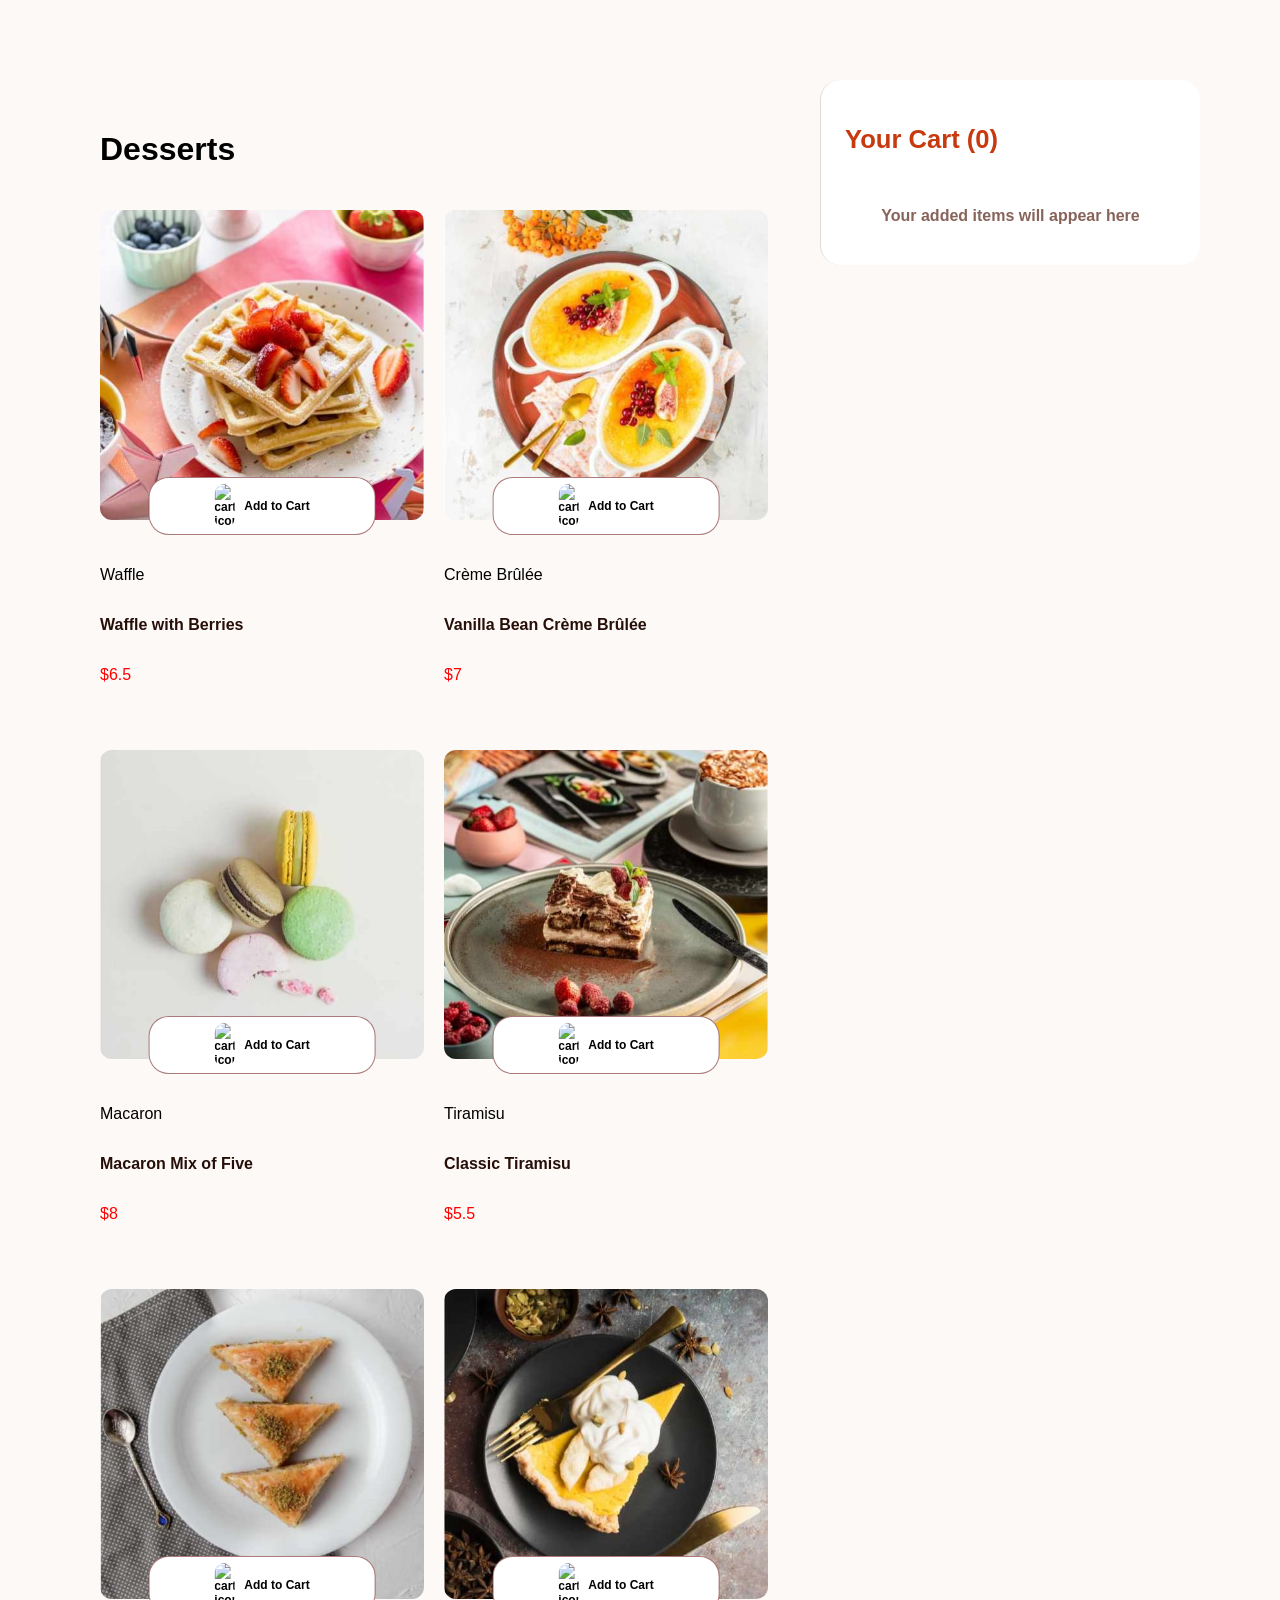
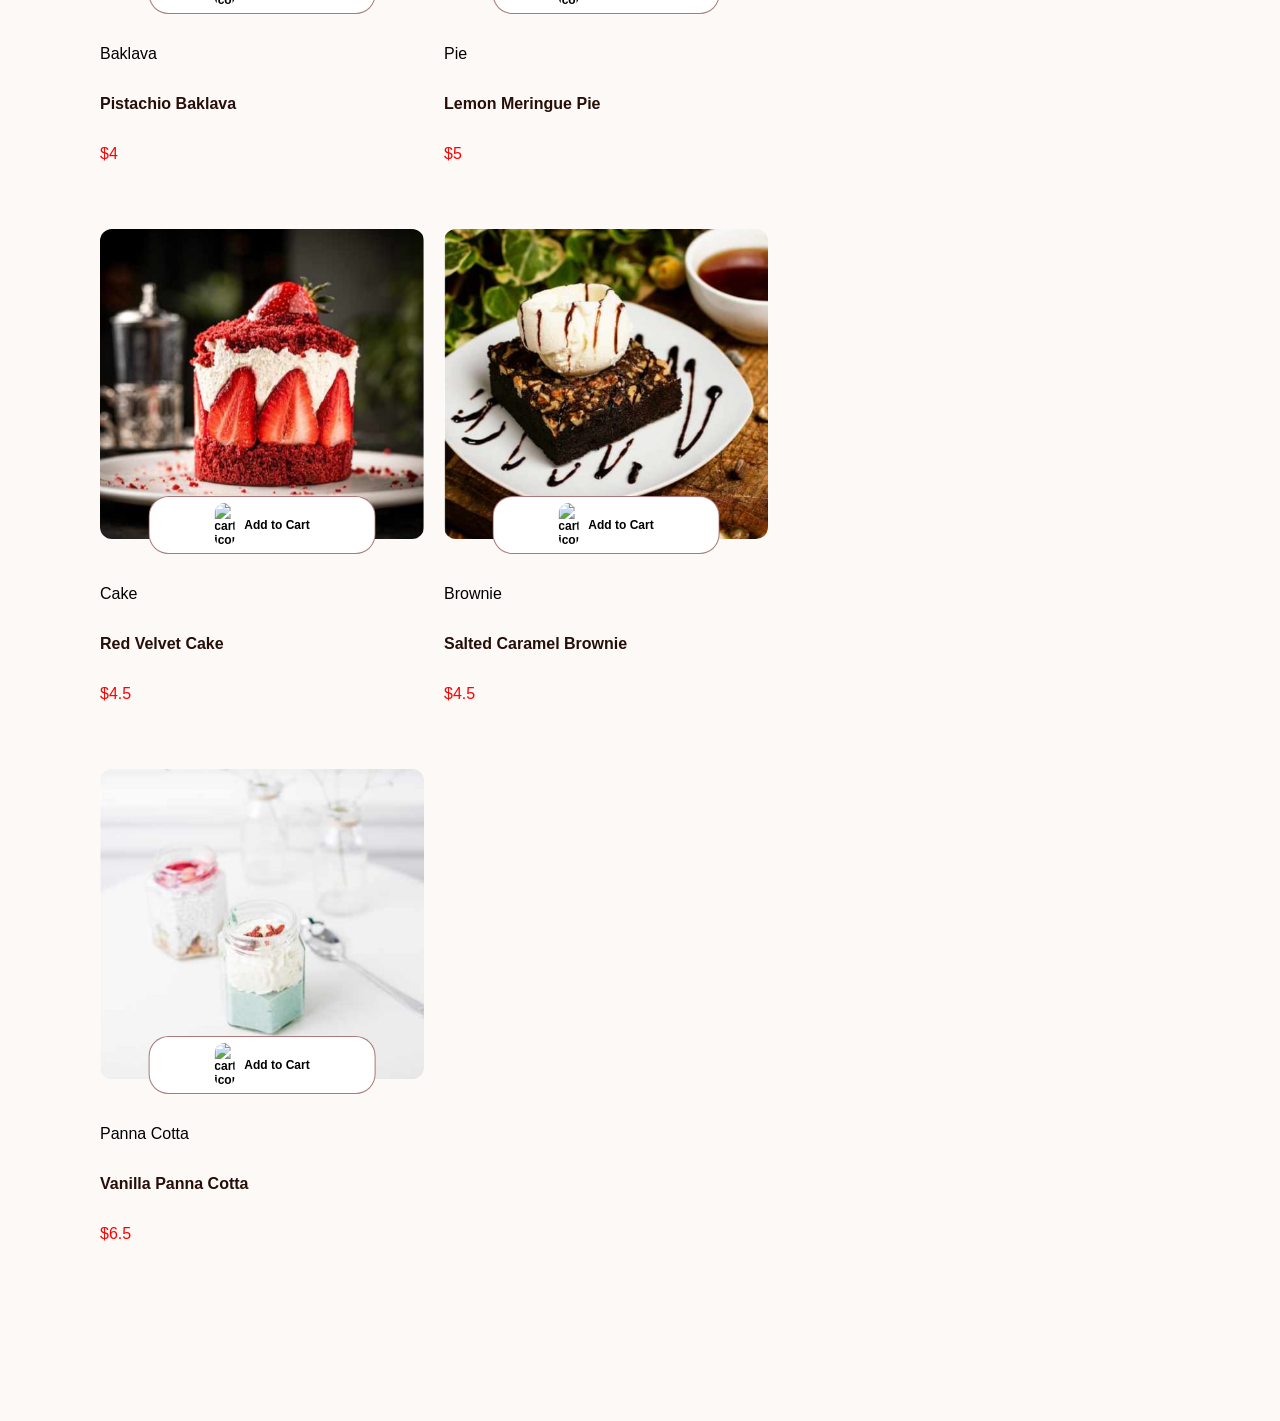
==== index.html @ c8c7c0ca "updated version 1" ====
<!DOCTYPE html>
<html lang="en">

<head>
    <meta charset="UTF-8">
    <meta name="viewport" content="width=device-width, initial-scale=1.0">
    <title>Phaetee Desserts</title>
    <link rel="stylesheet" href="cart.css">
    <link rel="shortcut icon" href="/product-list-with-cart-main/assets/images/favicon-32x32.png" type="image/x-icon">
</head>

<body>
    <div class="container">
        <header>

            <div class="title">
                <h1>Desserts
                </h1>

            </div>

            <!-- <div class="icon-cart">
                <img src="/product-list-with-cart-main/assets/images/icon-add-to-cart.svg" alt="cart icon">
                <span>8</span>
            </div> -->
        </header>

        <div id="product-list">

        </div>
        
    </div>

    <div class="cart-tab">
            <h2>Your Cart <span id="cart-count">(0)</span></h2> 
            
            <div id="cart-div">

                <!-- <img src="/product-list-with-cart-main/assets/images/illustration-empty-cart.svg" alt="">
                <p>Your added items will appear here</p> -->

            </div>

            <!-- <div class="btn">

                <button id="close">Close</button>
                <button id="checkOut">Check Out</button>
            </div> -->
        </div>

        <!-- Include this script tag or install `@tailwindplus/elements` via npm: -->
<!-- <script src="https://cdn.jsdelivr.net/npm/@tailwindplus/elements@1" type="module"></script> -->

<el-dialog >
  <dialog class="review-modal" id="dialog" aria-labelledby="dialog-title" class="fixed inset-0 size-auto max-h-none max-w-none overflow-y-auto bg-transparent backdrop:bg-transparent">
    <el-dialog-backdrop class="fixed inset-0 bg-gray-900/50 transition-opacity data-closed:opacity-0 data-enter:duration-300 data-enter:ease-out data-leave:duration-200 data-leave:ease-in"></el-dialog-backdrop>

    <div tabindex="0" class="flex min-h-full items-end justify-center p-4 text-center focus:outline-none sm:items-center sm:p-0">
      <el-dialog-panel class="relative transform overflow-hidden rounded-lg bg-gray-800 text-left shadow-xl outline -outline-offset-1 outline-white/10 transition-all data-closed:translate-y-4 data-closed:opacity-0 data-enter:duration-300 data-enter:ease-out data-leave:duration-200 data-leave:ease-in sm:my-8 sm:w-full sm:max-w-lg data-closed:sm:translate-y-0 data-closed:sm:scale-95">
        <div class="bg-gray-800 px-4 pt-5 pb-4 sm:p-6 sm:pb-4">
          <div class="sm:flex sm:items-start">
            <div class="mx-auto flex size-12 shrink-0 items-center justify-center rounded-full bg-red-500/10 sm:mx-0 sm:size-10">
              <img src="/product-list-with-cart-main/assets/images/icon-order-confirmed.svg" alt="">
              <!-- <svg viewBox="0 0 24 24" fill="none" stroke="currentColor" stroke-width="1.5" data-slot="icon" aria-hidden="true" class="size-6 text-red-400">
                <path d="M12 9v3.75m-9.303 3.376c-.866 1.5.217 3.374 1.948 3.374h14.71c1.73 0 2.813-1.874 1.948-3.374L13.949 3.378c-.866-1.5-3.032-1.5-3.898 0L2.697 16.126ZM12 15.75h.007v.008H12v-.008Z" stroke-linecap="round" stroke-linejoin="round" />
              </svg> -->
            </div>
            <div class="mt-3 text-center sm:mt-0 sm:ml-4 sm:text-left">
              <h3 id="dialog-title" class="text-base font-semibold text-white">Order Confirmed</h3>
              <div class="mt-2">
                <p class="text-sm text-gray-400"> We hope you enjoy your meal!</p>
              </div>
            </div>
          </div>
        </div>

        <div class="order-review">

        </div>
        <div class="bg-gray-700/25 px-4 py-3 sm:flex sm:flex-row-reverse sm:px-6">
          <!-- <button type="button" command="close" commandfor="dialog" class="inline-flex w-full justify-center rounded-md bg-red-500 px-3 py-2 text-sm font-semibold text-white hover:bg-red-400 sm:ml-3 sm:w-auto">Deactivate</button> -->
          <button id="new-order" type="button" onclick="newOrder()" command="close" commandfor="dialog" class="mt-3 inline-flex w-full justify-center rounded-md bg-white/10 px-3 py-2 text-sm font-semibold text-white inset-ring inset-ring-white/5 hover:bg-white/20 sm:mt-0 sm:w-auto">Start new order</button>
        </div>
      </el-dialog-panel>
    </div>
  </dialog>
</el-dialog>

    <script src="cart.js" src="https://cdn.jsdelivr.net/npm/@tailwindplus/elements@1"></script>
</body>

</html>
---- cart.css ----
:root{
    --red: hsl(14, 86%, 42%);
    --green: hsl(159, 69%, 38%);

    --rose-50: hsl(20, 50%, 98%);
    --rose-100: hsl(13, 31%, 94%);
    --rose-300: hsl(14, 25%, 72%);
    --rose-400: hsl(7, 20%, 60%);
    --rose-500: hsl(12, 20%, 44%);
    --rose-900: hsl(14, 65%, 9%);
}

@import url('https://fonts.googleapis.com/css2?family=Red+Hat+Text:wght@400;600;700&display=swap');

body{
    font-family: 'Red Hat Text', sans-serif;
    margin: 0;

    padding: 5rem;

    display: grid;
    grid-template-columns: 1fr 380px;
    gap: 2rem;

    background: var(--rose-50);
    min-height: 100vh;


}

p{
    font-family: 'Red Hat Text', sans-serif;
}

.container{
    padding: 20px;
    text-align: center;
    padding-top: 10px;
}

img{
    width: 30px;
}

header{
    display: flex;
    align-items: center;
    justify-content: space-between;
    padding: 20px 0;
}

header .icon-cart{
    position: relative;
}

header .icon-cart span{
    display: flex;
    width: 30px;
    height: 30px;
    background-color: red;
    justify-content: center;
    align-items: center;
    color: #ffff;
    border-radius: 50%;
    position: absolute;
    top: 50%;
    right: -20px;
    
}

#product-list {
    display: grid;
     grid-template-columns: repeat(auto-fill, minmax(220px, 1fr));
    gap: 20px;

    
}

.productList {
    width: 100%;
    
}

.product-img-btn{
    display: flex;
    
    position: relative;
     
}

.productList img{
    width: 100%;
    /* height: auto; */
    border-radius: 12px;
    display: block;
}

#addItem-btn{
    position: absolute;
    bottom: -15px;
    left: 50%;
    transform: translateX(-50%);

    display: flex;
    align-items: center;
    justify-content: center;
    gap: 10px;

    padding: 6px 10px;
    border: 1px solid rgba(99, 5, 5, 0.531);
    background: #ffff;
    color: black;
    cursor: pointer;
    border-radius: 20px;

    height: fit-content;
    width: 70%;

    font-size: 12px;
    font-weight: bold;
   

}

.qty-btn{
    position: absolute;
    bottom: -15px;
    left: 50%;
    transform: translateX(-50%);

    display: flex;
    align-items: center;
    justify-content: space-between;

    padding: 6px 10px;
    border-radius: 20px;

    width: 70%;
    height: fit-content;

    background: hsl(14, 86%, 42%);
    color: white;
}

.qty-btn button {
    background: transparent;
    border: 1px solid white;
    color: white;
    width: 22px;
    height: 22px;
    border-radius: 50%;
    cursor: pointer;
}

.qty-btn span {
    font-weight: bold;
}

.product-img-btn #addItem-btn img{
    width: 20px;
}

.productList .text-area{
    display: flex;
    flex-direction: column;
    justify-content: flex-start;
    align-items: flex-start;
    margin: 30px 0;
    
    text-align: left;
}

.productList .text-area h3{
    color: var(--rose-900);
    font-size: 16px;
    font-weight: 600;
}

.cart-tab{
    /* width: 400px; */
    padding: 1.5rem;
    background: white;
    display: grid;
    grid-template-rows: auto 1fr;
    border-left: 1px solid #ddd;

    height: fit-content;
    border-radius: 20px;
    height: fit-content;

}

.cart-tab h2{
    color: var(--red);
    font-size: 1.6rem;
    font-weight: 700;
    
}

.empty-cart{
    display: flex;
    flex-direction: column;
    align-items: center;      
    justify-content: center;  
    text-align: center;
    gap: 1rem;
    
}


.empty-cart img{
    width: 200px;
    height: auto;
    
}

.empty-cart p{
    color: var(--rose-500);
    font-weight: bold;
}

.cart-items{
    display: flex;
    
}

.cart-item-head{
    display:flex;
    justify-content:space-between;
    align-items:center;
}

.cart-item-head p{
    font-weight: bolder;
}

.cart-details{
    display:flex;
    gap:10px;
    margin-top:5px;
}

.qty{
    color:hsl(14, 86%, 42%);
    font-weight:bold;
}

.remove-btn {
    background: none;
    border: none;
    cursor: pointer;

    width: 20px;
    height: 20px;

    display: flex;
    align-items: center;
    justify-content: center;

    padding: 0;
}

.remove-btn img {
    width: 12px;
    height: 12px;
    display: block;

}

.order-total{
    display: flex;
    justify-content: space-between;
}

.confirm-order-btn{
    width:100%;
    padding:14px;
    border:none;
    border-radius:25px;
    background:hsl(14, 86%, 42%);
    color:white;
    font-weight:bold;
    cursor:pointer;
    margin-top:20px;
}

.delivery{
    display: flex;
    align-items: center;
    gap: 6px;
    background: #f5f5f5;
    padding: 5px;
    border-radius: 8px;
    justify-content: center;
    margin-top: 10px;
    /* height: 10px; */

}

.delivery-img{
   width: 20px !important;
    height: 20px !important;
    align-items: center;
}

.cart-item {
    margin-bottom: 10px;
}

.order-summary {
    margin-top: 15px;
}



.review-section{
    padding: 1rem 0;
    display: flex;
    align-items: flex-start;
    gap: 1rem;
    flex-wrap: wrap;
    background-color: var(--rose-100);
    padding: 5%;
    border-radius: 20px;
}

.review-section img {
    width: 55px;
    height: 55px;
    border-radius: 8px;
    object-fit: cover;
    float: left;
    margin-right: 1rem;
}

.review-item{
    flex: 1;
    display: flex;
    align-items: center;
    justify-content: space-between;
}

.item-details {
    display: flex;
    gap: 1rem;
}

.item-info p{
    font-weight: bolder;
}


.review-total {
    display: flex;
    justify-content: space-between;
    align-items: center;
    margin-top: 1.5rem;
}



.review-total p {
    margin: 0;
    
    font-weight: bolder;
}

.review-total strong {
    font-size: 1.8rem;
    color: #260f08;
}

#new-order{
    
    border-radius: 20px;
    width:80%;
    height: 3rem;
    margin-left: 10%;
    margin-right: 10%;
    margin-top: 5%;
    background-color: var(--red);
    border: none;
    color: #ffff;
    
}

.review-modal{
    border-radius: 20px;
    border: none;
    width: 30%;

}

#cart-count{
    color: var(--red) ;
}
/* .cart-tab .btn{
    display: grid;
    grid-template-columns: repeat(2. 1fr);
}

.cart-tab.btn button{
    background-color: red;
} */
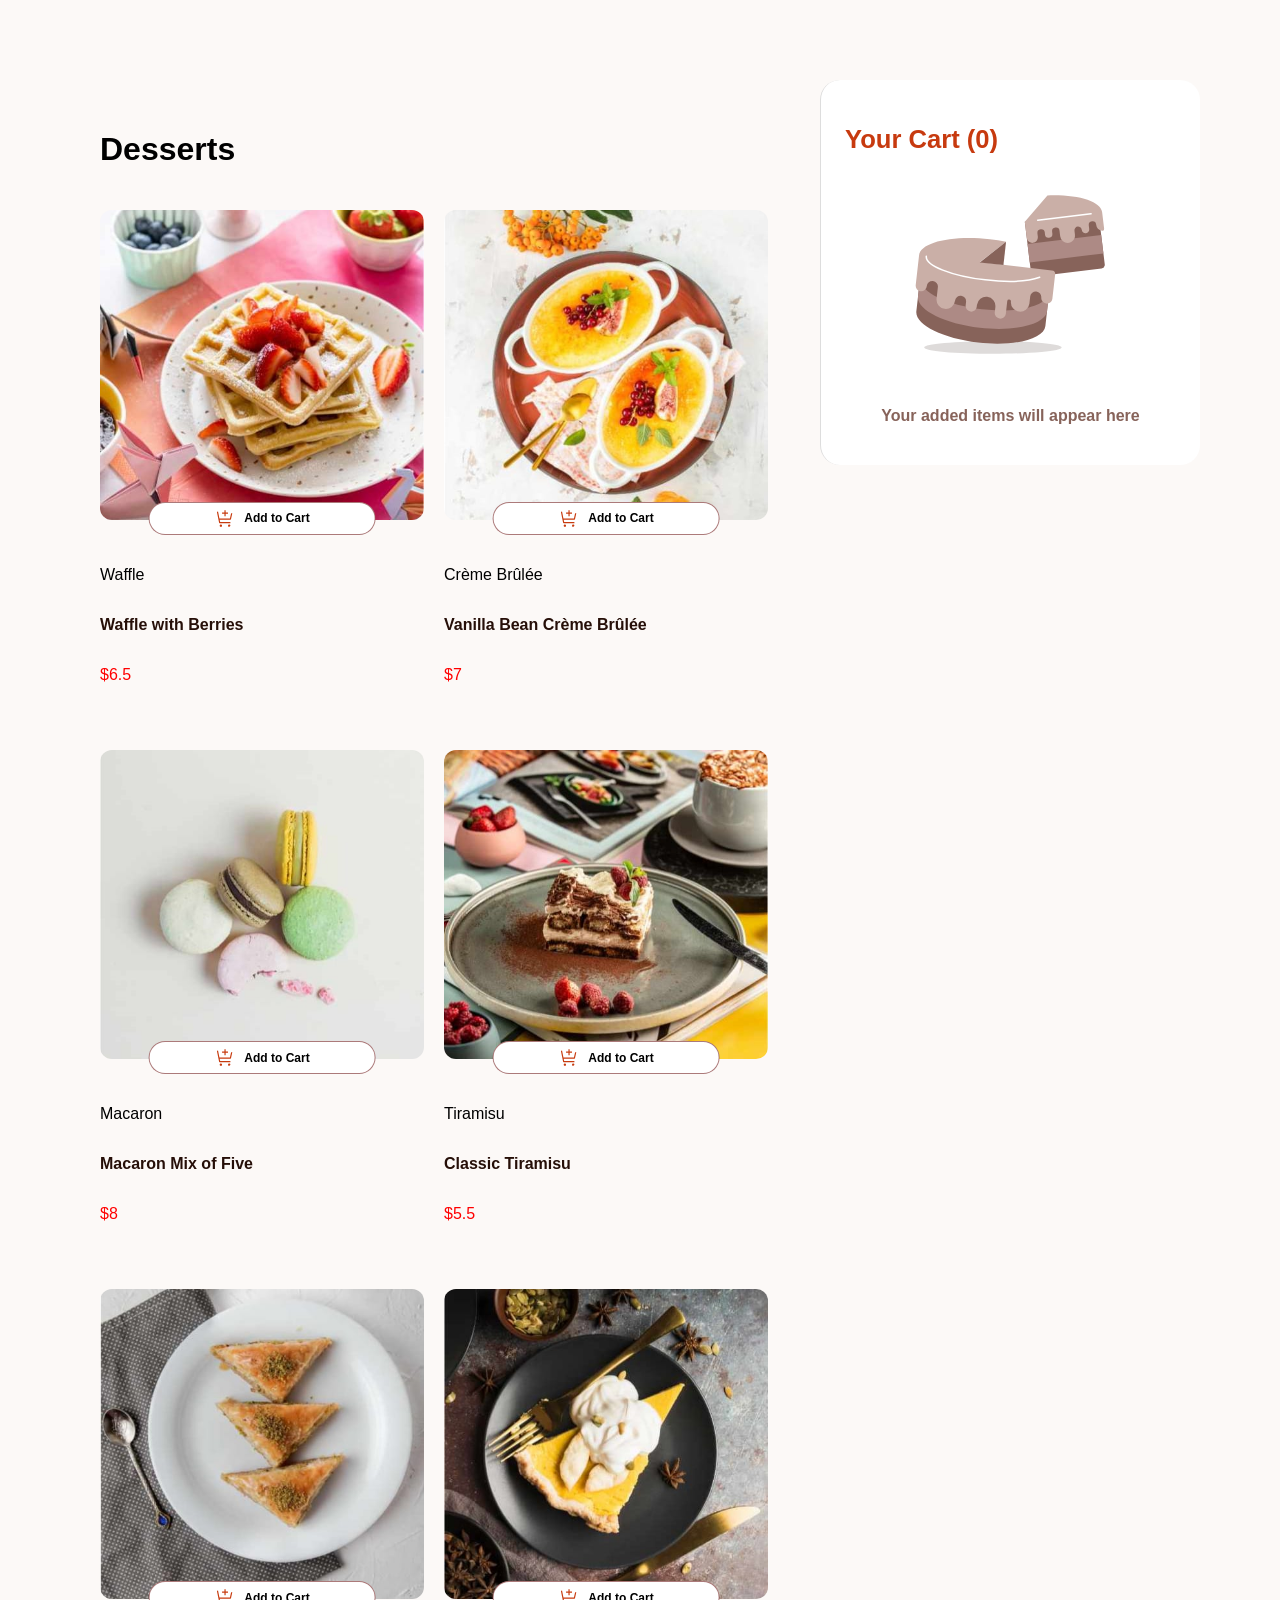
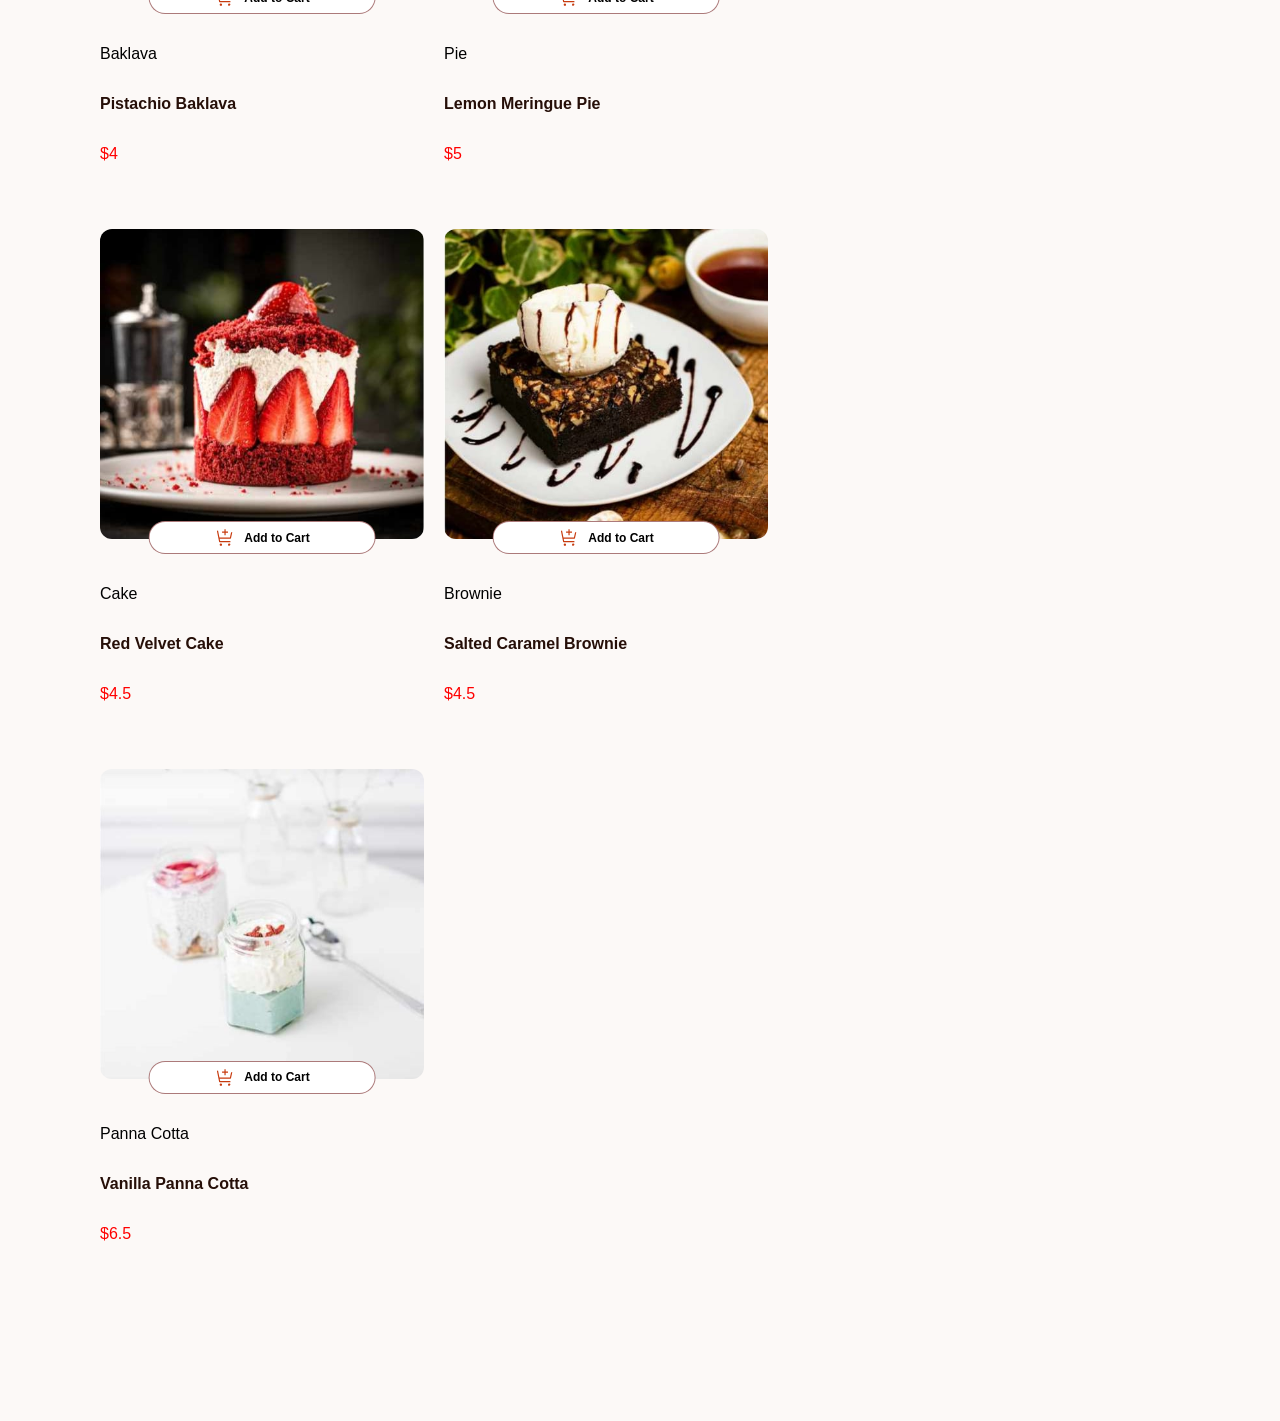
==== commit 3c8b76f5: "updated path file for assets" ====
--- a/index.html
+++ b/index.html
@@ -6,7 +6,7 @@
     <meta name="viewport" content="width=device-width, initial-scale=1.0">
     <title>Phaetee Desserts</title>
     <link rel="stylesheet" href="cart.css">
-    <link rel="shortcut icon" href="/product-list-with-cart-main/assets/images/favicon-32x32.png" type="image/x-icon">
+    <link rel="shortcut icon" href="assets/images/favicon-32x32.png" type="image/x-icon">
 </head>
 
 <body>
@@ -20,7 +20,7 @@
             </div>
 
             <!-- <div class="icon-cart">
-                <img src="/product-list-with-cart-main/assets/images/icon-add-to-cart.svg" alt="cart icon">
+                <img src="assets/images/icon-add-to-cart.svg" alt="cart icon">
                 <span>8</span>
             </div> -->
         </header>
@@ -36,7 +36,7 @@
             
             <div id="cart-div">
 
-                <!-- <img src="/product-list-with-cart-main/assets/images/illustration-empty-cart.svg" alt="">
+                <!-- <img src="assets/images/illustration-empty-cart.svg" alt="">
                 <p>Your added items will appear here</p> -->
 
             </div>
@@ -60,7 +60,7 @@
         <div class="bg-gray-800 px-4 pt-5 pb-4 sm:p-6 sm:pb-4">
           <div class="sm:flex sm:items-start">
             <div class="mx-auto flex size-12 shrink-0 items-center justify-center rounded-full bg-red-500/10 sm:mx-0 sm:size-10">
-              <img src="/product-list-with-cart-main/assets/images/icon-order-confirmed.svg" alt="">
+              <img src="assets/images/icon-order-confirmed.svg" alt="">
               <!-- <svg viewBox="0 0 24 24" fill="none" stroke="currentColor" stroke-width="1.5" data-slot="icon" aria-hidden="true" class="size-6 text-red-400">
                 <path d="M12 9v3.75m-9.303 3.376c-.866 1.5.217 3.374 1.948 3.374h14.71c1.73 0 2.813-1.874 1.948-3.374L13.949 3.378c-.866-1.5-3.032-1.5-3.898 0L2.697 16.126ZM12 15.75h.007v.008H12v-.008Z" stroke-linecap="round" stroke-linejoin="round" />
               </svg> -->
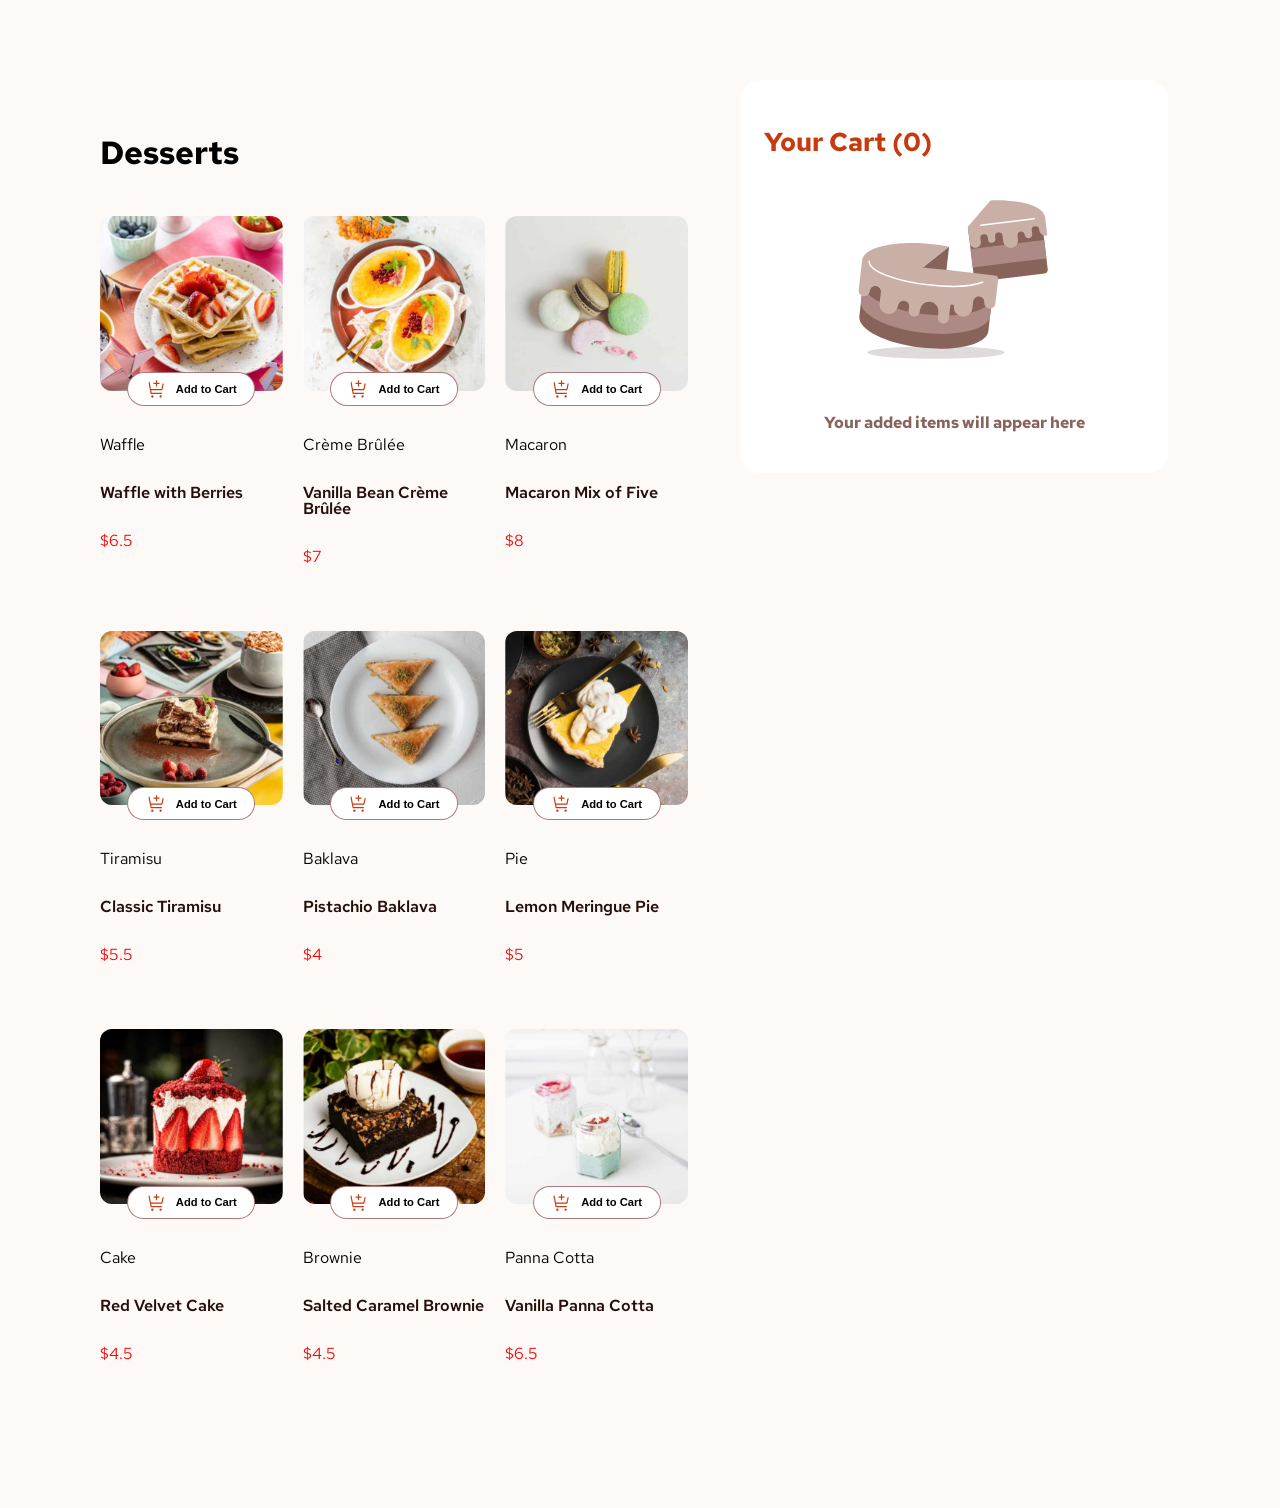
==== commit 2c0f6637: "Formatted code" ====
--- a/index.html
+++ b/index.html
@@ -1,92 +1,119 @@
-<!DOCTYPE html>
+<!doctype html>
 <html lang="en">
+  <head>
+    <meta charset="UTF-8" />
+    <meta name="viewport" content="width=device-width, initial-scale=1.0" />
+    <title>Phaetee Desserts</title>
+    <link rel="stylesheet" href="cart.css" />
+    <link
+      rel="shortcut icon"
+      href="assets/images/favicon-32x32.png"
+      type="image/x-icon"
+    />
+  </head>
 
-<head>
-    <meta charset="UTF-8">
-    <meta name="viewport" content="width=device-width, initial-scale=1.0">
-    <title>Phaetee Desserts</title>
-    <link rel="stylesheet" href="cart.css">
-    <link rel="shortcut icon" href="assets/images/favicon-32x32.png" type="image/x-icon">
-</head>
+  <body>
+    <div class="container">
+      <header>
+        <div class="title">
+          <h1>Desserts</h1>
+        </div>
 
-<body>
-    <div class="container">
-        <header>
-
-            <div class="title">
-                <h1>Desserts
-                </h1>
-
-            </div>
-
-            <!-- <div class="icon-cart">
+        <!-- <div class="icon-cart">
                 <img src="assets/images/icon-add-to-cart.svg" alt="cart icon">
                 <span>8</span>
             </div> -->
-        </header>
+      </header>
 
-        <div id="product-list">
-
-        </div>
-        
+      <div id="product-list"></div>
     </div>
 
     <div class="cart-tab">
-            <h2>Your Cart <span id="cart-count">(0)</span></h2> 
-            
-            <div id="cart-div">
+      <h2>Your Cart <span id="cart-count">(0)</span></h2>
 
-                <!-- <img src="assets/images/illustration-empty-cart.svg" alt="">
+      <div id="cart-div">
+        <!-- <img src="assets/images/illustration-empty-cart.svg" alt="">
                 <p>Your added items will appear here</p> -->
+      </div>
 
-            </div>
-
-            <!-- <div class="btn">
+      <!-- <div class="btn">
 
                 <button id="close">Close</button>
                 <button id="checkOut">Check Out</button>
             </div> -->
-        </div>
+    </div>
 
-        <!-- Include this script tag or install `@tailwindplus/elements` via npm: -->
-<!-- <script src="https://cdn.jsdelivr.net/npm/@tailwindplus/elements@1" type="module"></script> -->
+    <!-- Include this script tag or install `@tailwindplus/elements` via npm: -->
+    <!-- <script src="https://cdn.jsdelivr.net/npm/@tailwindplus/elements@1" type="module"></script> -->
 
-<el-dialog >
-  <dialog class="review-modal" id="dialog" aria-labelledby="dialog-title" class="fixed inset-0 size-auto max-h-none max-w-none overflow-y-auto bg-transparent backdrop:bg-transparent">
-    <el-dialog-backdrop class="fixed inset-0 bg-gray-900/50 transition-opacity data-closed:opacity-0 data-enter:duration-300 data-enter:ease-out data-leave:duration-200 data-leave:ease-in"></el-dialog-backdrop>
+    <el-dialog>
+      <dialog
+        class="review-modal"
+        id="dialog"
+        aria-labelledby="dialog-title"
+        class="fixed inset-0 size-auto max-h-none max-w-none overflow-y-auto bg-transparent backdrop:bg-transparent"
+      >
+        <el-dialog-backdrop
+          class="fixed inset-0 bg-gray-900/50 transition-opacity data-closed:opacity-0 data-enter:duration-300 data-enter:ease-out data-leave:duration-200 data-leave:ease-in"
+        ></el-dialog-backdrop>
 
-    <div tabindex="0" class="flex min-h-full items-end justify-center p-4 text-center focus:outline-none sm:items-center sm:p-0">
-      <el-dialog-panel class="relative transform overflow-hidden rounded-lg bg-gray-800 text-left shadow-xl outline -outline-offset-1 outline-white/10 transition-all data-closed:translate-y-4 data-closed:opacity-0 data-enter:duration-300 data-enter:ease-out data-leave:duration-200 data-leave:ease-in sm:my-8 sm:w-full sm:max-w-lg data-closed:sm:translate-y-0 data-closed:sm:scale-95">
-        <div class="bg-gray-800 px-4 pt-5 pb-4 sm:p-6 sm:pb-4">
-          <div class="sm:flex sm:items-start">
-            <div class="mx-auto flex size-12 shrink-0 items-center justify-center rounded-full bg-red-500/10 sm:mx-0 sm:size-10">
-              <img src="assets/images/icon-order-confirmed.svg" alt="">
-              <!-- <svg viewBox="0 0 24 24" fill="none" stroke="currentColor" stroke-width="1.5" data-slot="icon" aria-hidden="true" class="size-6 text-red-400">
+        <div
+          tabindex="0"
+          class="flex min-h-full items-end justify-center p-4 text-center focus:outline-none sm:items-center sm:p-0"
+        >
+          <el-dialog-panel
+            class="relative transform overflow-hidden rounded-lg bg-gray-800 text-left shadow-xl outline -outline-offset-1 outline-white/10 transition-all data-closed:translate-y-4 data-closed:opacity-0 data-enter:duration-300 data-enter:ease-out data-leave:duration-200 data-leave:ease-in sm:my-8 sm:w-full sm:max-w-lg data-closed:sm:translate-y-0 data-closed:sm:scale-95"
+          >
+            <div class="bg-gray-800 px-4 pt-5 pb-4 sm:p-6 sm:pb-4">
+              <div class="sm:flex sm:items-start">
+                <div
+                  class="mx-auto flex size-12 shrink-0 items-center justify-center rounded-full bg-red-500/10 sm:mx-0 sm:size-10"
+                >
+                  <img src="assets/images/icon-order-confirmed.svg" alt="" />
+                  <!-- <svg viewBox="0 0 24 24" fill="none" stroke="currentColor" stroke-width="1.5" data-slot="icon" aria-hidden="true" class="size-6 text-red-400">
                 <path d="M12 9v3.75m-9.303 3.376c-.866 1.5.217 3.374 1.948 3.374h14.71c1.73 0 2.813-1.874 1.948-3.374L13.949 3.378c-.866-1.5-3.032-1.5-3.898 0L2.697 16.126ZM12 15.75h.007v.008H12v-.008Z" stroke-linecap="round" stroke-linejoin="round" />
               </svg> -->
-            </div>
-            <div class="mt-3 text-center sm:mt-0 sm:ml-4 sm:text-left">
-              <h3 id="dialog-title" class="text-base font-semibold text-white">Order Confirmed</h3>
-              <div class="mt-2">
-                <p class="text-sm text-gray-400"> We hope you enjoy your meal!</p>
+                </div>
+                <div class="mt-3 text-center sm:mt-0 sm:ml-4 sm:text-left">
+                  <h3
+                    id="dialog-title"
+                    class="text-base font-semibold text-white"
+                  >
+                    Order Confirmed
+                  </h3>
+                  <div class="mt-2">
+                    <p class="text-sm text-gray-400">
+                      We hope you enjoy your meal!
+                    </p>
+                  </div>
+                </div>
               </div>
             </div>
-          </div>
+
+            <div class="order-review"></div>
+            <div
+              class="bg-gray-700/25 px-4 py-3 sm:flex sm:flex-row-reverse sm:px-6"
+            >
+              <!-- <button type="button" command="close" commandfor="dialog" class="inline-flex w-full justify-center rounded-md bg-red-500 px-3 py-2 text-sm font-semibold text-white hover:bg-red-400 sm:ml-3 sm:w-auto">Deactivate</button> -->
+              <button
+                id="new-order"
+                type="button"
+                onclick="newOrder()"
+                command="close"
+                commandfor="dialog"
+                class="mt-3 inline-flex w-full justify-center rounded-md bg-white/10 px-3 py-2 text-sm font-semibold text-white inset-ring inset-ring-white/5 hover:bg-white/20 sm:mt-0 sm:w-auto"
+              >
+                Start new order
+              </button>
+            </div>
+          </el-dialog-panel>
         </div>
+      </dialog>
+    </el-dialog>
 
-        <div class="order-review">
-
-        </div>
-        <div class="bg-gray-700/25 px-4 py-3 sm:flex sm:flex-row-reverse sm:px-6">
-          <!-- <button type="button" command="close" commandfor="dialog" class="inline-flex w-full justify-center rounded-md bg-red-500 px-3 py-2 text-sm font-semibold text-white hover:bg-red-400 sm:ml-3 sm:w-auto">Deactivate</button> -->
-          <button id="new-order" type="button" onclick="newOrder()" command="close" commandfor="dialog" class="mt-3 inline-flex w-full justify-center rounded-md bg-white/10 px-3 py-2 text-sm font-semibold text-white inset-ring inset-ring-white/5 hover:bg-white/20 sm:mt-0 sm:w-auto">Start new order</button>
-        </div>
-      </el-dialog-panel>
-    </div>
-  </dialog>
-</el-dialog>
-
-    <script src="cart.js" src="https://cdn.jsdelivr.net/npm/@tailwindplus/elements@1"></script>
-</body>
-
-</html>+    <script
+      src="cart.js"
+      src="https://cdn.jsdelivr.net/npm/@tailwindplus/elements@1"
+    ></script>
+  </body>
+</html>
--- a/cart.css
+++ b/cart.css
@@ -1,399 +1,450 @@
-:root{
-    --red: hsl(14, 86%, 42%);
-    --green: hsl(159, 69%, 38%);
-
-    --rose-50: hsl(20, 50%, 98%);
-    --rose-100: hsl(13, 31%, 94%);
-    --rose-300: hsl(14, 25%, 72%);
-    --rose-400: hsl(7, 20%, 60%);
-    --rose-500: hsl(12, 20%, 44%);
-    --rose-900: hsl(14, 65%, 9%);
-}
-
-@import url('https://fonts.googleapis.com/css2?family=Red+Hat+Text:wght@400;600;700&display=swap');
-
-body{
-    font-family: 'Red Hat Text', sans-serif;
-    margin: 0;
-
-    padding: 5rem;
-
-    display: grid;
-    grid-template-columns: 1fr 380px;
-    gap: 2rem;
-
-    background: var(--rose-50);
-    min-height: 100vh;
-
-
-}
-
-p{
-    font-family: 'Red Hat Text', sans-serif;
-}
-
-.container{
-    padding: 20px;
-    text-align: center;
-    padding-top: 10px;
-}
-
-img{
-    width: 30px;
-}
-
-header{
-    display: flex;
-    align-items: center;
-    justify-content: space-between;
-    padding: 20px 0;
-}
-
-header .icon-cart{
-    position: relative;
-}
-
-header .icon-cart span{
-    display: flex;
-    width: 30px;
-    height: 30px;
-    background-color: red;
-    justify-content: center;
-    align-items: center;
-    color: #ffff;
-    border-radius: 50%;
-    position: absolute;
-    top: 50%;
-    right: -20px;
-    
+@import url("https://fonts.googleapis.com/css2?family=Red+Hat+Text:wght@400;600;700&display=swap");
+
+:root {
+  --red: hsl(14, 86%, 42%);
+  --green: hsl(159, 69%, 38%);
+
+  --rose-50: hsl(20, 50%, 98%);
+  --rose-100: hsl(13, 31%, 94%);
+  --rose-300: hsl(14, 25%, 72%);
+  --rose-400: hsl(7, 20%, 60%);
+  --rose-500: hsl(12, 20%, 44%);
+  --rose-900: hsl(14, 65%, 9%);
+}
+
+body {
+  font-family: "Red Hat Text", sans-serif;
+  margin: 0;
+
+  padding: 5rem;
+
+  display: flex;
+
+  gap: 2rem;
+  align-items: flex-start;
+
+  background: var(--rose-50);
+  min-height: 100vh;
+}
+
+p {
+  font-family: "Red Hat Text", sans-serif;
+}
+
+.container {
+  padding: 20px;
+  text-align: center;
+  padding-top: 10px;
+}
+
+img {
+  width: 30px;
+}
+
+header {
+  display: flex;
+  align-items: center;
+  justify-content: space-between;
+  padding: 20px 0;
+}
+
+header .icon-cart {
+  position: relative;
+}
+
+header .icon-cart span {
+  display: flex;
+  width: 30px;
+  height: 30px;
+  background-color: red;
+  justify-content: center;
+  align-items: center;
+  color: #ffff;
+  border-radius: 50%;
+  position: absolute;
+  top: 50%;
+  right: -20px;
 }
 
 #product-list {
-    display: grid;
-     grid-template-columns: repeat(auto-fill, minmax(220px, 1fr));
-    gap: 20px;
-
-    
+  display: grid;
+  grid-template-columns: repeat(3, 1fr);
+  /* grid-template-columns: repeat(auto-fit, minmax(220px, 1fr)); */
+  gap: 20px;
+  flex: 1;
+  min-width: 0;
 }
 
 .productList {
-    width: 100%;
-    
-}
-
-.product-img-btn{
-    display: flex;
-    
-    position: relative;
-     
-}
-
-.productList img{
-    width: 100%;
-    /* height: auto; */
-    border-radius: 12px;
-    display: block;
-}
-
-#addItem-btn{
-    position: absolute;
-    bottom: -15px;
-    left: 50%;
-    transform: translateX(-50%);
-
-    display: flex;
-    align-items: center;
-    justify-content: center;
-    gap: 10px;
-
-    padding: 6px 10px;
-    border: 1px solid rgba(99, 5, 5, 0.531);
-    background: #ffff;
-    color: black;
-    cursor: pointer;
-    border-radius: 20px;
-
-    height: fit-content;
-    width: 70%;
-
-    font-size: 12px;
-    font-weight: bold;
-   
-
-}
-
-.qty-btn{
-    position: absolute;
-    bottom: -15px;
-    left: 50%;
-    transform: translateX(-50%);
-
-    display: flex;
-    align-items: center;
-    justify-content: space-between;
-
-    padding: 6px 10px;
-    border-radius: 20px;
-
-    width: 70%;
-    height: fit-content;
-
-    background: hsl(14, 86%, 42%);
-    color: white;
+  width: 100%;
+}
+
+.product-img-btn {
+  display: flex;
+
+  position: relative;
+}
+
+.productList img {
+  width: 100%;
+  /* height: auto; */
+  border-radius: 12px;
+  display: block;
+}
+
+#addItem-btn {
+  position: absolute;
+  bottom: -15px;
+  left: 50%;
+  transform: translateX(-50%);
+
+  display: flex;
+  align-items: center;
+  justify-content: center;
+  gap: 10px;
+
+  padding: 6px 10px;
+  border: 1px solid rgba(99, 5, 5, 0.531);
+  background: #ffff;
+  color: black;
+  cursor: pointer;
+  border-radius: 20px;
+
+  width: 160px;
+  max-width: 70%;
+  min-width: 100px;
+  flex-shrink: 0;
+
+  font-size: 0.7rem;
+  font-weight: bold;
+
+  white-space: nowrap;
+}
+
+.qty-btn {
+  position: absolute;
+  bottom: -15px;
+  left: 50%;
+  transform: translateX(-50%);
+
+  display: flex;
+  align-items: center;
+  justify-content: space-between;
+
+  padding: 6px 10px;
+  border-radius: 20px;
+
+  width: 160px;
+  max-width: 70%;
+  min-width: 100px;
+  flex-shrink: 0;
+
+  background: hsl(14, 86%, 42%);
+  color: white;
 }
 
 .qty-btn button {
-    background: transparent;
-    border: 1px solid white;
-    color: white;
-    width: 22px;
-    height: 22px;
-    border-radius: 50%;
-    cursor: pointer;
+  background: transparent;
+  border: 1px solid white;
+  color: white;
+  width: 22px;
+  height: 22px;
+  border-radius: 50%;
+  cursor: pointer;
 }
 
 .qty-btn span {
-    font-weight: bold;
-}
-
-.product-img-btn #addItem-btn img{
-    width: 20px;
-}
-
-.productList .text-area{
-    display: flex;
+  font-weight: bold;
+}
+
+.product-img-btn #addItem-btn img {
+  width: 20px;
+}
+
+.productList .text-area {
+  display: flex;
+  flex-direction: column;
+  justify-content: flex-start;
+  align-items: flex-start;
+
+  margin: 30px 0;
+  line-height: 1;
+  text-align: left;
+}
+
+.productList .text-area h3 {
+  color: var(--rose-900);
+  font-size: 16px;
+  font-weight: 600;
+  text-wrap: none;
+}
+
+.cart-tab {
+  width: 380px;
+  flex-shrink: 0;
+  padding: 1.5rem;
+  background: white;
+  display: grid;
+  grid-template-rows: auto 1fr;
+
+  height: fit-content;
+  border-radius: 20px;
+}
+
+.cart-tab h2 {
+  color: var(--red);
+  font-size: 1.6rem;
+  font-weight: 700;
+}
+
+.empty-cart {
+  display: flex;
+  flex-direction: column;
+  align-items: center;
+  justify-content: center;
+  text-align: center;
+  gap: 1rem;
+}
+
+.empty-cart img {
+  width: 200px;
+  height: auto;
+}
+
+.empty-cart p {
+  color: var(--rose-500);
+  font-weight: bold;
+}
+
+.cart-items {
+  display: flex;
+}
+
+.cart-item-head {
+  display: flex;
+  justify-content: space-between;
+  align-items: center;
+}
+
+.cart-item-head p {
+  font-weight: bolder;
+}
+
+.cart-details {
+  display: flex;
+  gap: 10px;
+  margin-top: 5px;
+}
+
+.qty {
+  color: hsl(14, 86%, 42%);
+  font-weight: bold;
+}
+
+.remove-btn {
+  background: none;
+  border: none;
+  cursor: pointer;
+
+  width: 20px;
+  height: 20px;
+
+  display: flex;
+  align-items: center;
+  justify-content: center;
+
+  padding: 0;
+}
+
+.remove-btn img {
+  width: 12px;
+  height: 12px;
+  display: block;
+}
+
+.order-total {
+  display: flex;
+  justify-content: space-between;
+}
+
+.confirm-order-btn {
+  width: 100%;
+  padding: 14px;
+  border: none;
+  border-radius: 25px;
+  background: hsl(14, 86%, 42%);
+  color: white;
+  font-weight: bold;
+  cursor: pointer;
+  margin-top: 20px;
+}
+
+.delivery {
+  display: flex;
+  align-items: center;
+  gap: 6px;
+  background: #f5f5f5;
+  padding: 5px;
+  border-radius: 8px;
+  justify-content: center;
+  margin-top: 10px;
+  /* height: 10px; */
+}
+
+.delivery-img {
+  width: 20px !important;
+  height: 20px !important;
+  align-items: center;
+}
+
+.cart-item {
+  margin-bottom: 10px;
+}
+
+.order-summary {
+  margin-top: 15px;
+}
+
+.review-section {
+  display: flex;
+  align-items: center;
+  justify-content: space-between;
+  gap: 1rem;
+
+  background-color: var(--rose-100);
+  padding: 1rem;
+  border-radius: 10px;
+}
+
+.review-section img {
+  width: 55px;
+  height: 55px;
+  border-radius: 8px;
+  object-fit: cover;
+}
+
+.review-item {
+  flex: 1;
+  display: flex;
+  align-items: center;
+  justify-content: space-between;
+  min-width: 0;
+}
+
+.item-details {
+  display: flex;
+  gap: 1rem;
+}
+
+.item-info {
+  display: flex;
+  flex-direction: column;
+  gap: 4px;
+}
+
+.item-info p {
+  font-weight: bolder;
+}
+
+.review-total {
+  display: flex;
+  justify-content: space-between;
+  align-items: center;
+  margin-top: 1.5rem;
+}
+
+.review-total p {
+  margin: 0;
+  font-size: 1.3rem;
+
+  font-weight: bolder;
+}
+
+.review-total strong {
+  font-size: 1.3rem;
+  color: #260f08;
+}
+
+#new-order {
+  border-radius: 20px;
+  width: 80%;
+  height: 3rem;
+  margin-left: 10%;
+  margin-right: 10%;
+  margin-top: 5%;
+  background-color: var(--red);
+  border: none;
+  color: #ffff;
+  font-size: 1rem;
+}
+
+.review-modal {
+  border-radius: 20px;
+  border: none;
+  width: 30%;
+}
+
+#cart-count {
+  color: var(--red);
+}
+
+@media (max-width: 900px) and (min-width: 601px) {
+  body {
+    padding: 2rem;
+    gap: 1.5rem;
+  }
+
+  #product-list {
+    grid-template-columns: repeat(2, 1fr);
+    gap: 15px;
+  }
+
+  .cart-tab {
+    width: 280px;
+    padding: 1.2rem;
+  }
+
+  #addItem-btn,
+  .qty-btn {
+    width: 75%;
+    font-size: 11px;
+  }
+
+  .review-section {
+    padding: 0.9rem;
+    gap: 0.8rem;
+  }
+}
+
+@media (max-width: 600px) {
+  body {
     flex-direction: column;
-    justify-content: flex-start;
-    align-items: flex-start;
-    margin: 30px 0;
-    
-    text-align: left;
-}
-
-.productList .text-area h3{
-    color: var(--rose-900);
-    font-size: 16px;
-    font-weight: 600;
-}
-
-.cart-tab{
-    /* width: 400px; */
-    padding: 1.5rem;
-    background: white;
-    display: grid;
-    grid-template-rows: auto 1fr;
-    border-left: 1px solid #ddd;
-
-    height: fit-content;
-    border-radius: 20px;
-    height: fit-content;
-
-}
-
-.cart-tab h2{
-    color: var(--red);
-    font-size: 1.6rem;
-    font-weight: 700;
-    
-}
-
-.empty-cart{
-    display: flex;
-    flex-direction: column;
-    align-items: center;      
-    justify-content: center;  
-    text-align: center;
-    gap: 1rem;
-    
-}
-
-
-.empty-cart img{
-    width: 200px;
-    height: auto;
-    
-}
-
-.empty-cart p{
-    color: var(--rose-500);
-    font-weight: bold;
-}
-
-.cart-items{
-    display: flex;
-    
-}
-
-.cart-item-head{
-    display:flex;
-    justify-content:space-between;
-    align-items:center;
-}
-
-.cart-item-head p{
-    font-weight: bolder;
-}
-
-.cart-details{
-    display:flex;
-    gap:10px;
-    margin-top:5px;
-}
-
-.qty{
-    color:hsl(14, 86%, 42%);
-    font-weight:bold;
-}
-
-.remove-btn {
-    background: none;
-    border: none;
-    cursor: pointer;
-
-    width: 20px;
-    height: 20px;
-
-    display: flex;
-    align-items: center;
-    justify-content: center;
-
-    padding: 0;
-}
-
-.remove-btn img {
-    width: 12px;
-    height: 12px;
-    display: block;
-
-}
-
-.order-total{
-    display: flex;
-    justify-content: space-between;
-}
-
-.confirm-order-btn{
-    width:100%;
-    padding:14px;
-    border:none;
-    border-radius:25px;
-    background:hsl(14, 86%, 42%);
-    color:white;
-    font-weight:bold;
-    cursor:pointer;
-    margin-top:20px;
-}
-
-.delivery{
-    display: flex;
-    align-items: center;
-    gap: 6px;
-    background: #f5f5f5;
-    padding: 5px;
-    border-radius: 8px;
-    justify-content: center;
-    margin-top: 10px;
-    /* height: 10px; */
-
-}
-
-.delivery-img{
-   width: 20px !important;
-    height: 20px !important;
-    align-items: center;
-}
-
-.cart-item {
-    margin-bottom: 10px;
-}
-
-.order-summary {
-    margin-top: 15px;
-}
-
-
-
-.review-section{
-    padding: 1rem 0;
-    display: flex;
-    align-items: flex-start;
-    gap: 1rem;
-    flex-wrap: wrap;
-    background-color: var(--rose-100);
-    padding: 5%;
-    border-radius: 20px;
-}
-
-.review-section img {
-    width: 55px;
-    height: 55px;
-    border-radius: 8px;
-    object-fit: cover;
-    float: left;
-    margin-right: 1rem;
-}
-
-.review-item{
-    flex: 1;
-    display: flex;
-    align-items: center;
-    justify-content: space-between;
-}
-
-.item-details {
-    display: flex;
-    gap: 1rem;
-}
-
-.item-info p{
-    font-weight: bolder;
-}
-
-
-.review-total {
-    display: flex;
-    justify-content: space-between;
-    align-items: center;
-    margin-top: 1.5rem;
-}
-
-
-
-.review-total p {
-    margin: 0;
-    
-    font-weight: bolder;
-}
-
-.review-total strong {
-    font-size: 1.8rem;
-    color: #260f08;
-}
-
-#new-order{
-    
-    border-radius: 20px;
-    width:80%;
-    height: 3rem;
-    margin-left: 10%;
-    margin-right: 10%;
-    margin-top: 5%;
-    background-color: var(--red);
-    border: none;
-    color: #ffff;
-    
-}
-
-.review-modal{
-    border-radius: 20px;
-    border: none;
-    width: 30%;
-
-}
-
-#cart-count{
-    color: var(--red) ;
-}
+    padding: 1rem;
+  }
+
+  #product-list {
+    grid-template-columns: 1fr;
+    gap: 1.5rem;
+  }
+
+  .cart-tab {
+    padding: 1rem;
+    width: 90%;
+  }
+
+  .empty-cart img {
+    width: 150px;
+  }
+
+  .review-section {
+    padding: 0.8rem;
+  }
+
+  .review-modal {
+    width: 85%;
+  }
+}
+
 /* .cart-tab .btn{
     display: grid;
     grid-template-columns: repeat(2. 1fr);
@@ -401,4 +452,4 @@
 
 .cart-tab.btn button{
     background-color: red;
-} */+} */
